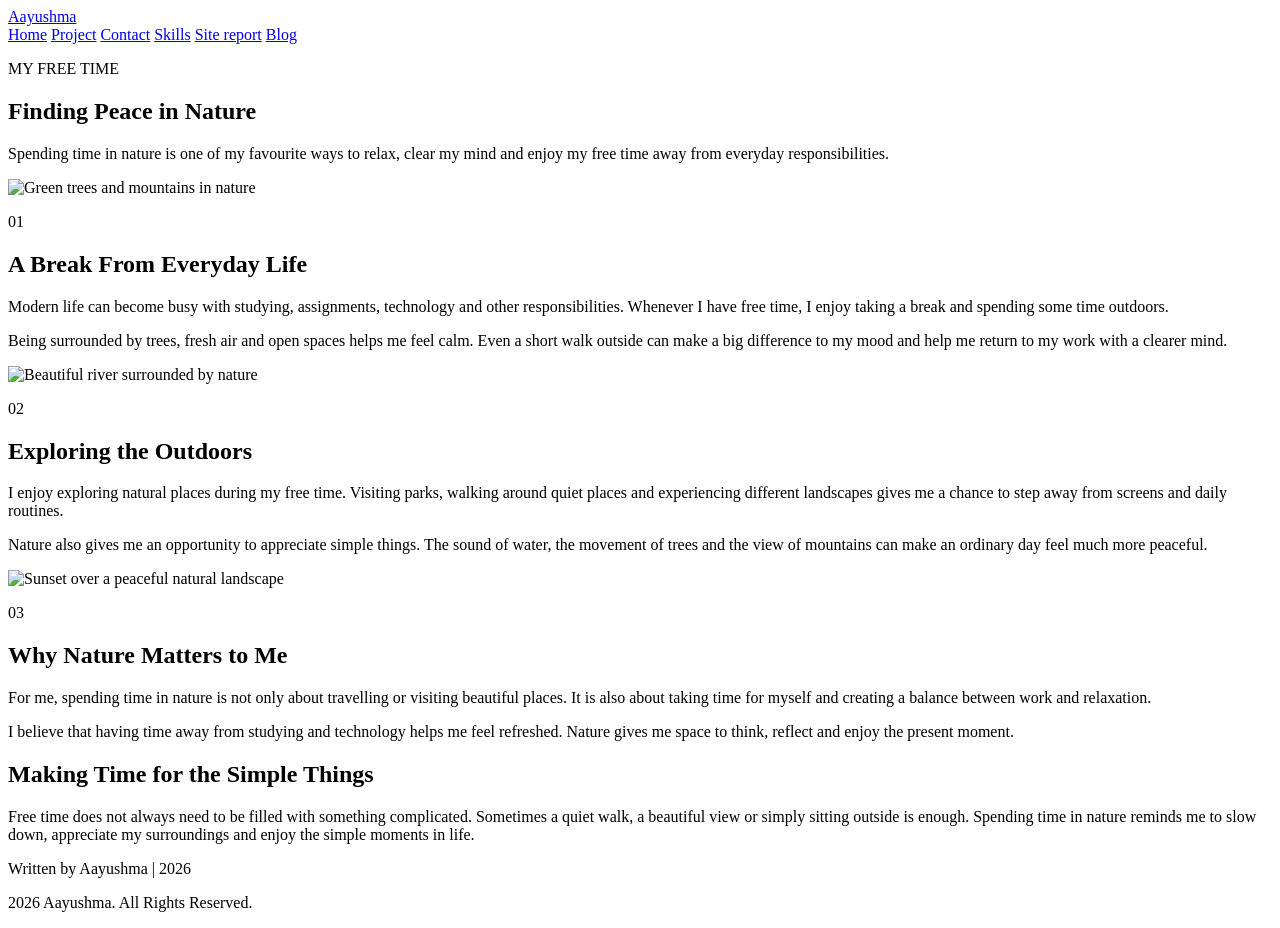
==== blog.html @ e67e4eb6 "Added blog page" ====
<!DOCTYPE html>
<html lang="en">
<head>
<meta charset="UTF-8">
<meta name="viewport" content="width=device-width, initial-scale=1.0">

<title>Blog - Nature and Free Time</title>

<link rel="stylesheet" href="stylee.css">
</head>
<body class="blog-page">

    
    <header class="blog-header">

        <a href="index.html" class="blog-logo">Aayushma</a>

        <nav>
            <a href="index.html" class="active">Home</a>
            <a href="project.html" class="active">Project</a>
            <a href="contact.html">Contact</a>
            <a href="skills.html">Skills</a>
            <a href="site_report.html">Site report</a>
            <a href="blog.html">Blog</a>
        </nav>

    </header>


    
    <main>

        <section class="blog-intro">

            <p class="blog-small-title">MY FREE TIME</p>

            <h1>Finding Peace in <span>Nature</span></h1>

            <p>
                Spending time in nature is one of my favourite ways to relax,
                clear my mind and enjoy my free time away from everyday
                responsibilities.
            </p>

        </section>


        
        <article class="blog-content">

            
            <section class="blog-section">

                
            <div class="blog-image">
                <img src="images/nature (2).jpeg"
                alt="Green trees and mountains in nature">
            </div>

            <div class="blog-text">

                <p class="blog-number">01</p>

                <h2>A Break From Everyday Life</h2>

                <p>
                        Modern life can become busy with studying, assignments,
                        technology and other responsibilities. Whenever I have
                        free time, I enjoy taking a break and spending some time
                        outdoors.
                </p>

                <p>
                        Being surrounded by trees, fresh air and open spaces
                        helps me feel calm. Even a short walk outside can make
                        a big difference to my mood and help me return to my
                        work with a clearer mind.
                </p>

        </div>

        </section>


            
        <section class="blog-section reverse">

            <div class="blog-image">
                <img src="images/sun.jpeg"
                alt="Beautiful river surrounded by nature">
            </div>

        <div class="blog-text">

            <p class="blog-number">02</p>

            <h2>Exploring the Outdoors</h2>

                <p>
                        I enjoy exploring natural places during my free time.
                        Visiting parks, walking around quiet places and
                        experiencing different landscapes gives me a chance
                        to step away from screens and daily routines.
                </p>

                <p>
                        Nature also gives me an opportunity to appreciate
                        simple things. The sound of water, the movement of
                        trees and the view of mountains can make an ordinary
                        day feel much more peaceful.
                </p>

        </div>

        </section>


            
        <section class="blog-section">

            <div class="blog-image">
                <img src="images/freetime.jpeg"
                alt="Sunset over a peaceful natural landscape">
            </div>

            <div class="blog-text">

                <p class="blog-number">03</p>

                <h2>Why Nature Matters to Me</h2>

                <p>
                        For me, spending time in nature is not only about
                        travelling or visiting beautiful places. It is also
                        about taking time for myself and creating a balance
                        between work and relaxation.
                </p>

                <p>
                        I believe that having time away from studying and
                        technology helps me feel refreshed. Nature gives me
                        space to think, reflect and enjoy the present moment.
                </p>

            </div>

        </section>


            
        <section class="blog-ending">

            <h2>Making Time for the Simple Things</h2>

                <p>
                    Free time does not always need to be filled with something
                    complicated. Sometimes a quiet walk, a beautiful view or
                    simply sitting outside is enough. Spending time in nature
                    reminds me to slow down, appreciate my surroundings and
                    enjoy the simple moments in life.
                </p>

                <p class="blog-date">
                    Written by Aayushma | 2026
                </p>

        </section>

    </article>

</main>


<footer>

    <p>2026 Aayushma. All Rights Reserved.</p>

</footer>

</body>
</html>
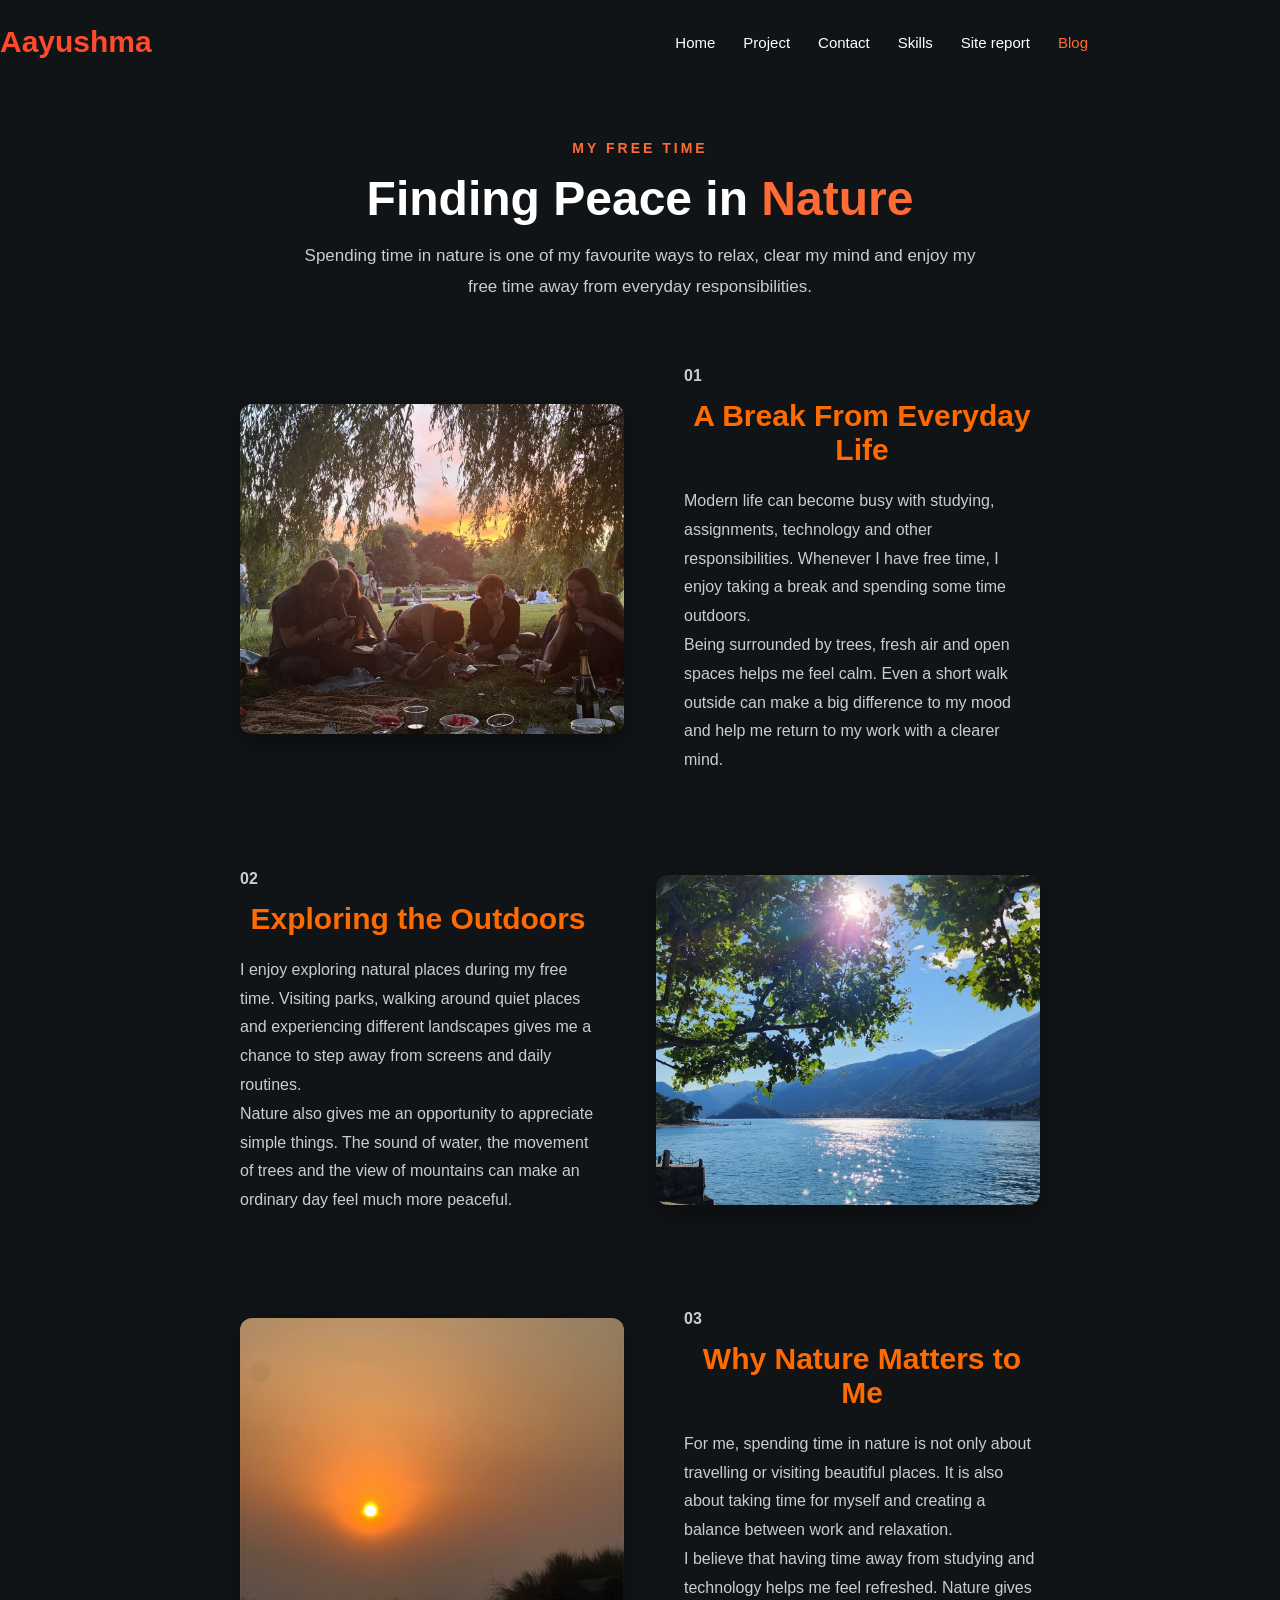
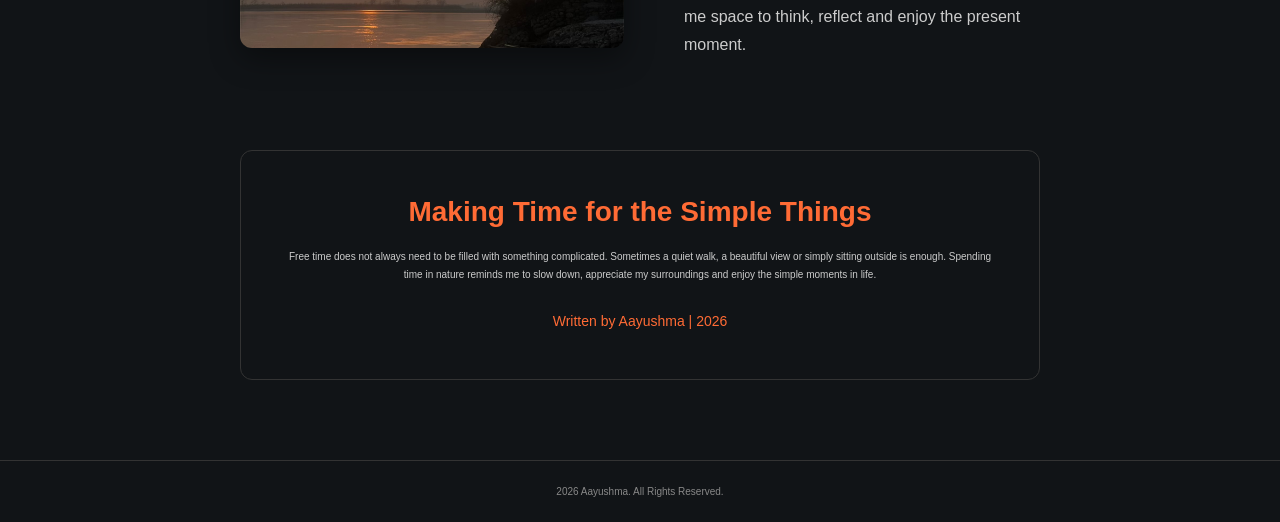
==== commit 34a58415: "Added blog page" ====
--- a/blog.html
+++ b/blog.html
@@ -13,15 +13,14 @@
     
     <header class="blog-header">
 
-        <a href="index.html" class="blog-logo">Aayushma</a>
-
+        <a href="index.html" class="logo">Aayushma</a>
         <nav>
-            <a href="index.html" class="active">Home</a>
-            <a href="project.html" class="active">Project</a>
+            <a href="index.html" >Home</a>
+            <a href="project.html">Project</a>
             <a href="contact.html">Contact</a>
             <a href="skills.html">Skills</a>
             <a href="site_report.html">Site report</a>
-            <a href="blog.html">Blog</a>
+            <a href="blog.html" class ="active">Blog</a>
         </nav>
 
     </header>
@@ -178,4 +177,4 @@
 </footer>
 
 </body>
-</html>+</html>
--- a/stylee.css
+++ b/stylee.css
@@ -0,0 +1,710 @@
+* {
+    margin: 0;
+    padding: 0;
+    box-sizing: border-box;
+    text-decoration: none;
+    border: none;
+    outline: none;
+    font-family: 'Poppins',sans-serif;
+
+}
+
+html {
+    font-size: 62.5%;
+
+}
+
+body {
+    width: 100%;
+    height: 100vh;
+    overflow-x: hidden;
+    background-color: black;
+    color: white;
+}
+
+header {
+    position: fixed;
+    top: 0;
+    left: 0;
+    width: 100%;
+    padding: 2rem 9%;
+    display: flex;
+    justify-content: space-between;
+    align-items: center;
+    z-index: 100;
+}
+
+.logo {
+    font-size: 3rem;
+    font-weight: 800;
+    color: #ff4b2b;
+}
+
+nav {
+    display: flex;
+    gap: 3rem;
+}
+
+nav a {
+    font-size: 1.6rem;
+    color: white;
+    font-weight: 500;
+}
+
+nav a:hover,
+nav a.active {
+    color: #ff4b2b;
+}
+
+.home {
+    min-height: 100vh;
+    padding: 5rem 9% 5rem;
+    display: flex;
+    align-items: center;
+    justify-content: center;
+    gap: 5rem;
+}
+
+.home-img img {
+    width: 400px;
+    height: 400px;
+    border-radius: 50%;
+    object-fit: cover;
+}
+
+.home-content {
+    max-width: 600px;
+}
+
+.home-content h1 {
+    font-size: 4rem;
+}
+
+.home-content h1 span {
+    color: #ff4b2b;
+}
+
+.home-content h3 {
+    font-size: 2rem;
+}
+
+.home-content p {
+    font-size: 1.6rem;
+    margin-top: 1rem;
+}
+
+.projects {
+    padding: 120px 9% 50px;
+    min-height: 100vh;
+}
+
+.projects h1 {
+    text-align: center;
+    font-size: 40px;
+    margin-bottom: 15px;
+}
+
+.intro {
+    text-align: center;
+    font-size: 17px;
+    margin-bottom: 40px;
+}
+
+.project-grid {
+    display: grid;
+
+    grid-template-columns: repeat(3, 1fr);
+
+    gap: 25px;
+}
+
+.project {
+    background-color: #181818;
+    padding: 20px;
+    text-align: center;
+    border: 1px solid #333;
+}
+
+.project img {
+    width: 100%;
+    height: 200px;
+    object-fit: cover;
+}
+
+.project h2 {
+    font-size: 23px;
+    margin-top: 15px;
+}
+
+.project p {
+    font-size: 16px;
+    margin-top: 10px;
+    line-height: 1.5;
+}
+
+.contact-info {
+    width: 80%;
+    max-width: 700px;
+    margin: 40px auto 25px;
+    text-align: center;
+}
+
+.contact-form {
+    width: 80%;
+    max-width: 700px;
+    margin: 30px auto;
+    padding: 25px;
+    border: 1px solid #555;
+    box-sizing: border-box;
+    display: block;
+}
+
+.contact-form h2 {
+    text-align: center;
+    color: #ff6b00;
+    margin-bottom: 25px;
+}
+
+.contact-form form {
+    display: block;
+}
+
+.contact-form label {
+    display: block;
+    margin-top: 15px;
+    margin-bottom: 5px;
+}
+
+.contact-form input[type="text"],
+.contact-form input[type="email"],
+.contact-form textarea {
+    display: block;
+    width: 100%;
+    padding: 10px;
+    margin-bottom: 15px;
+    border: 1px solid #aaa;
+    box-sizing: border-box;
+}
+
+.contact-form textarea {
+    height: 250px;
+    resize: vertical;
+}
+
+.contact-form input[type="submit"] {
+    display: block;
+    margin-top: 15px;
+    padding: 10px 20px;
+    background-color: #ff6b00;
+    color: white;
+    border: none;
+    cursor: pointer;
+}
+
+.contact-form input[type="submit"]:hover {
+    background-color: #e65f00;
+}
+
+main {
+    width: 80%;
+    max-width: 1000px;
+    margin: 140px auto 40px;
+}
+
+main h2 {
+    color: #ff6b00;
+    text-align: center;
+    margin-bottom: 30px;
+}
+
+main h3 {
+    color: #ff6b00;
+    margin-top: 30px;
+    margin-bottom: 15px;
+}
+
+table {
+    width: 100%;
+    border-collapse: collapse;
+    margin-bottom: 30px;
+    background-color: #1f1f1f;
+}
+
+th, td {
+    border: 1px solid #555;
+    padding: 12px;
+    text-align: left;
+}
+
+th {
+    background-color: #ff6b00;
+    color: white;
+}
+
+td {
+    color: white;
+}
+
+ul {
+    background-color: #1f1f1f;
+    padding: 15px 35px;
+    border-left: 3px solid #ff6b00;
+    margin-bottom: 25px;
+}
+
+li {
+    color: white;
+    margin: 10px 0;
+}
+
+.blog-page {
+    background-color: #111417;
+    color: white;
+}
+
+
+.blog-header {
+    width: 85%;
+    margin: 0 auto;
+    padding: 25px 0;
+    display: flex;
+    justify-content: space-between;
+    align-items: center;
+}
+
+.blog-logo {
+    color: #ff6b35;
+    font-size: 30px;
+    font-weight: bold;
+    text-decoration: none;
+}
+
+.blog-header nav {
+    display: flex;
+    gap: 28px;
+}
+
+.blog-header nav a {
+    color: white;
+    text-decoration: none;
+    font-size: 15px;
+    transition: 0.3s;
+}
+
+.blog-header nav a:hover,
+.blog-header nav a.active {
+    color: #ff6b35;
+}
+
+
+.blog-intro {
+    width: 75%;
+    max-width: 900px;
+    margin: 70px auto 60px;
+    text-align: center;
+}
+
+.blog-small-title {
+    color: #ff6b35;
+    font-size: 14px;
+    font-weight: bold;
+    letter-spacing: 3px;
+}
+
+.blog-intro h1 {
+    font-size: 48px;
+    margin: 15px 0;
+}
+
+.blog-intro h1 span {
+    color: #ff6b35;
+}
+
+.blog-intro > p:last-child {
+    max-width: 700px;
+    margin: auto;
+    color: #cccccc;
+    line-height: 1.8;
+    font-size: 17px;
+}
+
+.blog-content {
+    width: 80%;
+    max-width: 1100px;
+    margin: auto;
+}
+
+.blog-section {
+    display: flex;
+    align-items: center;
+    gap: 60px;
+    margin-bottom: 90px;
+}
+
+.blog-section.reverse {
+    flex-direction: row-reverse;
+}
+
+.blog-image {
+    width: 48%;
+    flex-shrink: 0;
+}
+
+.blog-image img {
+    width: 100%;
+    height: 330px;
+    object-fit: cover;
+    border-radius: 12px;
+    display: block;
+    box-shadow: 0 10px 30px rgba(0, 0, 0, 0.4);
+}
+
+
+.blog-text {
+    width: 52%;
+}
+
+.blog-number {
+    color: #ff6b35;
+    font-size: 18px;
+    font-weight: bold;
+    margin-bottom: 5px;
+}
+
+.blog-text h2 {
+    font-size: 30px;
+    margin: 8px 0 20px;
+}
+
+.blog-text p {
+    color: #cccccc;
+    line-height: 1.8;
+    font-size: 16px;
+}
+
+.blog-ending {
+    max-width: 850px;
+    margin: 20px auto 80px;
+    padding: 45px;
+    text-align: center;
+    border: 1px solid #333;
+    border-radius: 12px;
+}
+
+.blog-ending h2 {
+    color: #ff6b35;
+    font-size: 28px;
+    margin-bottom: 20px;
+}
+
+.blog-ending p {
+    color: #cccccc;
+    line-height: 1.8;
+}
+
+.blog-date {
+    margin-top: 25px;
+    color: #ff6b35 !important;
+    font-size: 14px;
+}
+
+.blog-page footer {
+    text-align: center;
+    padding: 25px;
+    border-top: 1px solid #333;
+    color: #888;
+}
+
+.site-report-page {
+    width: 100%;
+    min-height: 100vh;
+    overflow-x: hidden;
+    background-color: black;
+    color: white;
+}
+
+.site-report-page header {
+    padding: 3rem 9% 1.5rem;
+    text-align: center;
+    background-color: black;
+}
+
+.site-report-page header h1 {
+    color: #ff4b2b;
+    font-size: 4rem;
+    font-weight: 800;
+}
+
+.site-report-page nav {
+    width: 100%;
+    padding: 1.5rem 9%;
+    display: flex;
+    justify-content: center;
+    align-items: center;
+    gap: 3rem;
+    background-color: black;
+    border-bottom: 1px solid #222;
+}
+
+.site-report-page nav a {
+    color: white;
+    font-size: 1.6rem;
+    font-weight: 500;
+}
+
+.site-report-page main {
+    width: 80%;
+    max-width: 1000px;
+    margin: 5rem auto;
+    padding-bottom: 5rem;
+}
+
+.site-report-page section {
+    margin-bottom: 5rem;
+    padding: 3rem;
+    background-color: #111111;
+    border: 1px solid #333;
+    border-radius: 10px;
+}
+
+.site-report-page section h2 {
+    color: #ff4b2b;
+    font-size: 2.8rem;
+    margin-bottom: 2rem;
+    border-bottom: 1px solid #333;
+    padding-bottom: 1rem;
+}
+
+.site-report-page section h3 {
+    color: #ff6b35;
+    font-size: 2rem;
+    margin-top: 2.5rem;
+    margin-bottom: 1rem;
+}
+
+.site-report-page section p {
+    color: #dddddd;
+    font-size: 1.6rem;
+    line-height: 1.8;
+    margin-bottom: 1.8rem;
+}
+
+.site-report-page code {
+    color: #ff6b35;
+    background-color: #222;
+    padding: 0.3rem 0.6rem;
+    border-radius: 4px;
+    font-family: monospace;
+}
+
+.site-report-page section img {
+    display: block;
+    width: 100%;
+    max-width: 850px;
+    height: auto;
+    margin: 2rem auto;
+    border: 1px solid #444;
+    border-radius: 8px;
+}
+
+.site-report-page section a {
+    display: inline-block;
+    color: white;
+    background-color: #ff4b2b;
+    padding: 1rem 2rem;
+    border-radius: 5px;
+    font-size: 1.5rem;
+    transition: 0.3s;
+}
+
+.site-report-page section a:hover {
+    background-color: #e63f24;
+    transform: translateY(-2px);
+}
+
+.site-report-page footer {
+    text-align: center;
+    padding: 2.5rem;
+    border-top: 1px solid #333;
+    background-color: black;
+    color: #888;
+    font-size: 1.4rem;
+}
+
+@media (max-width: 800px) {
+ 
+    header {
+        position: fixed;
+        top: 0;
+        left: 0;
+        width: 100%;
+        padding: 15px 5%;
+        flex-direction: column;
+        gap: 15px;
+    }
+
+    nav {
+        display: flex;
+        flex-wrap: wrap;
+        justify-content: center;
+        gap: 15px;
+    }
+
+    nav a {
+        font-size: 14px;
+    }
+
+    .logo {
+        font-size: 28px;
+        white-space: nowrap;
+    }
+
+
+    .projects {
+        padding: 160px 5% 40px;
+    }
+
+    .projects h1 {
+        font-size: 32px;
+    }
+
+    .intro {
+        font-size: 15px;
+        line-height: 1.6;
+        margin-bottom: 30px;
+    }
+
+    .project-grid {
+        grid-template-columns: 1fr;
+        gap: 20px;
+    }
+
+    .project {
+        width: 100%;
+        padding: 15px;
+    }
+
+    .project img {
+        width: 100%;
+        height: 200px;
+        object-fit: cover;
+    }
+
+    .project h2 {
+        font-size: 21px;
+    }
+
+    .project p {
+        font-size: 15px;
+        line-height: 1.5;
+    }
+
+    main {
+        width: 90%;
+        max-width: 100%;
+        margin: 0 auto;
+        padding-top: 220px;
+    }
+
+     .contact-info {
+        margin-top: 20px;
+    }
+
+    .contact-form {
+        width: 100%;
+        padding: 20px;
+        margin: 20px auto;
+    }
+
+    .contact-form input[type="text"],
+    .contact-form input[type="email"],
+    .contact-form textarea {
+        width: 100%;
+    }
+
+    .contact-form textarea {
+        height: 200px;
+    }
+
+
+    table {
+        width: 100%;
+        font-size: 13px;
+    }
+
+    th,
+    td {
+        padding: 8px;
+    }
+
+    main h2 {
+        font-size: 28px;
+    }
+
+    main h3 {
+        font-size: 22px;
+    }
+
+    ul {
+        padding: 15px 25px;
+    }
+
+    li {
+        font-size: 14px;
+    }
+
+    .blog-header {
+        flex-direction: column;
+        gap: 20px;
+    }
+
+    .blog-header nav {
+        flex-wrap: wrap;
+        justify-content: center;
+        gap: 15px;
+    }
+
+    .blog-intro h1 {
+        font-size: 36px;
+    }
+
+    .blog-section,
+    .blog-section.reverse {
+        flex-direction: column;
+        gap: 30px;
+    }
+
+    .blog-image,
+    .blog-text {
+        width: 100%;
+    }
+
+    .blog-image img {
+        height: 280px;
+    }
+
+    .blog-ending {
+        padding: 30px 20px;
+    }
+
+    .site-report-page main {
+    width: 90%;
+    margin: 3rem auto;
+    }
+
+    .site-report-page section {
+    padding: 2rem;
+    }
+
+    .site-report-page section p {
+    font-size: 1.5rem;
+    }
+
+    .site-report-page section img {
+    width: 100%;
+    height: auto;
+    }
+
+}
+
+
